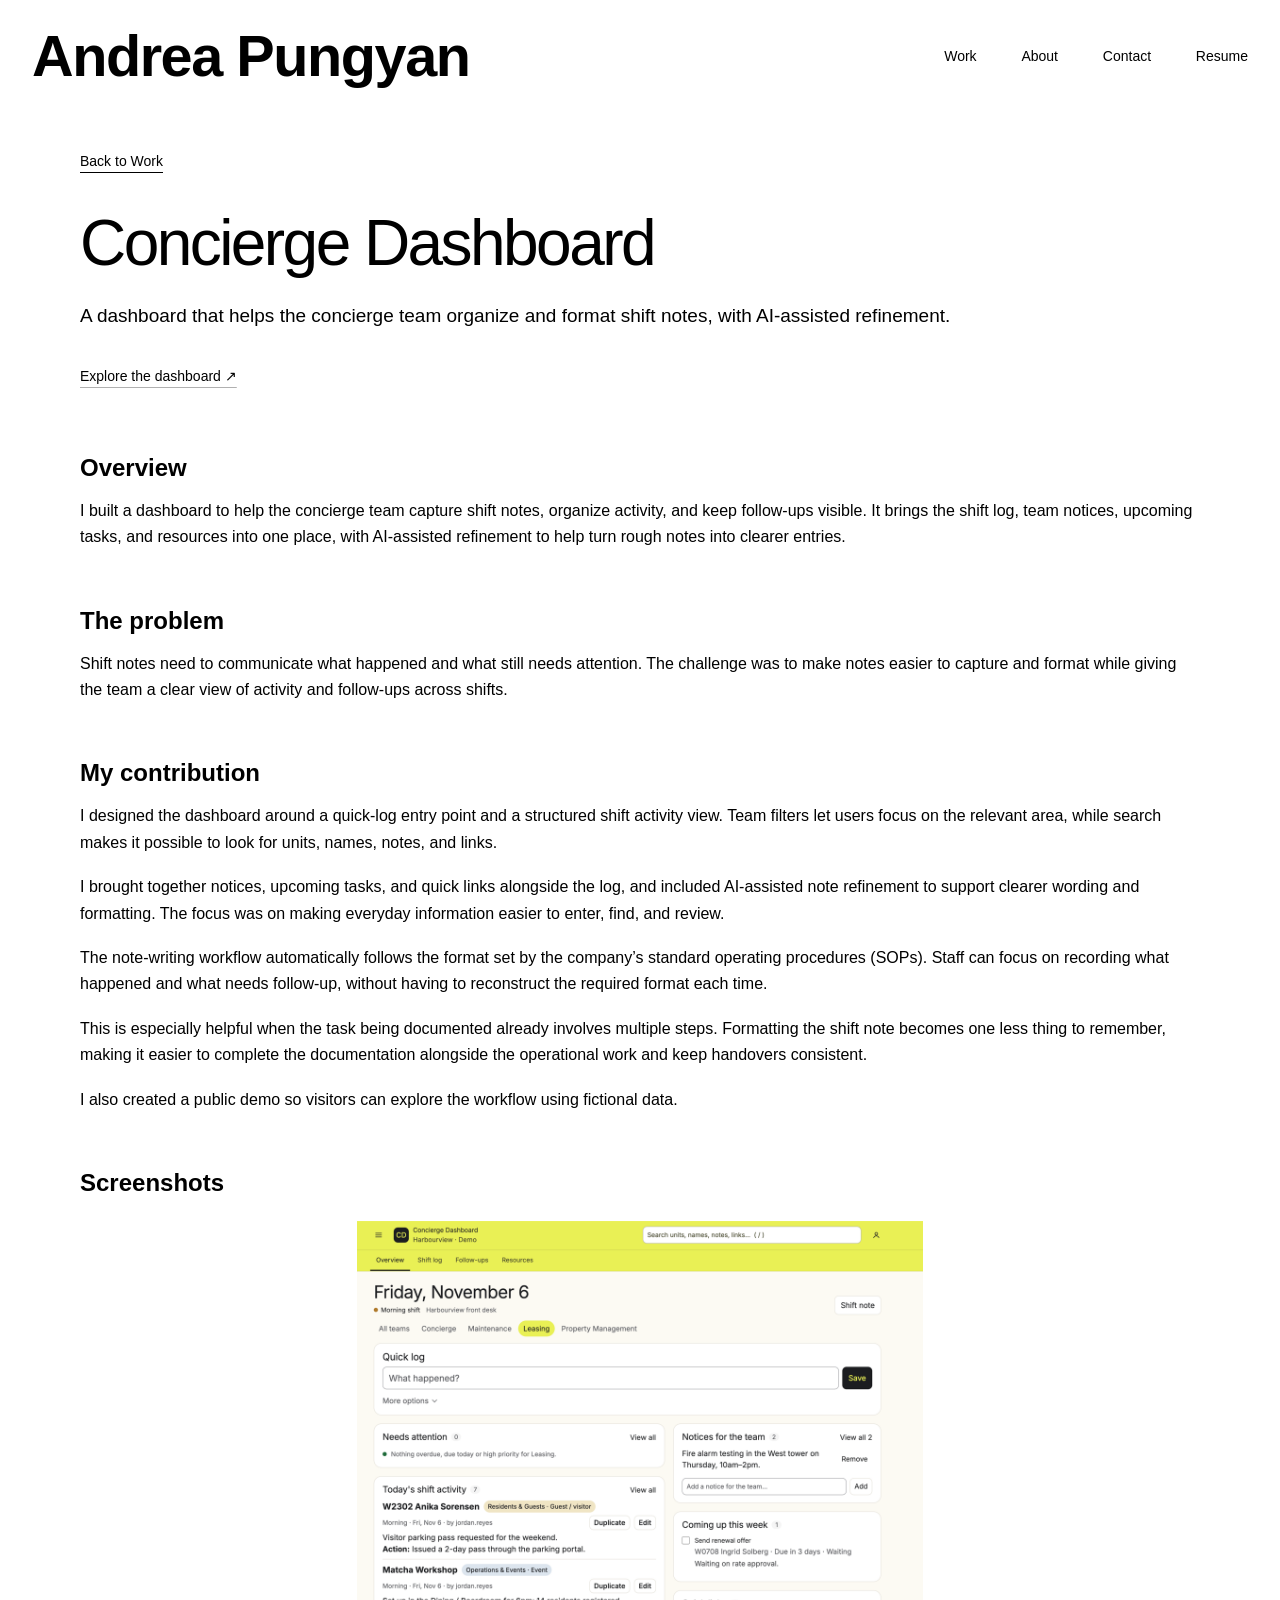
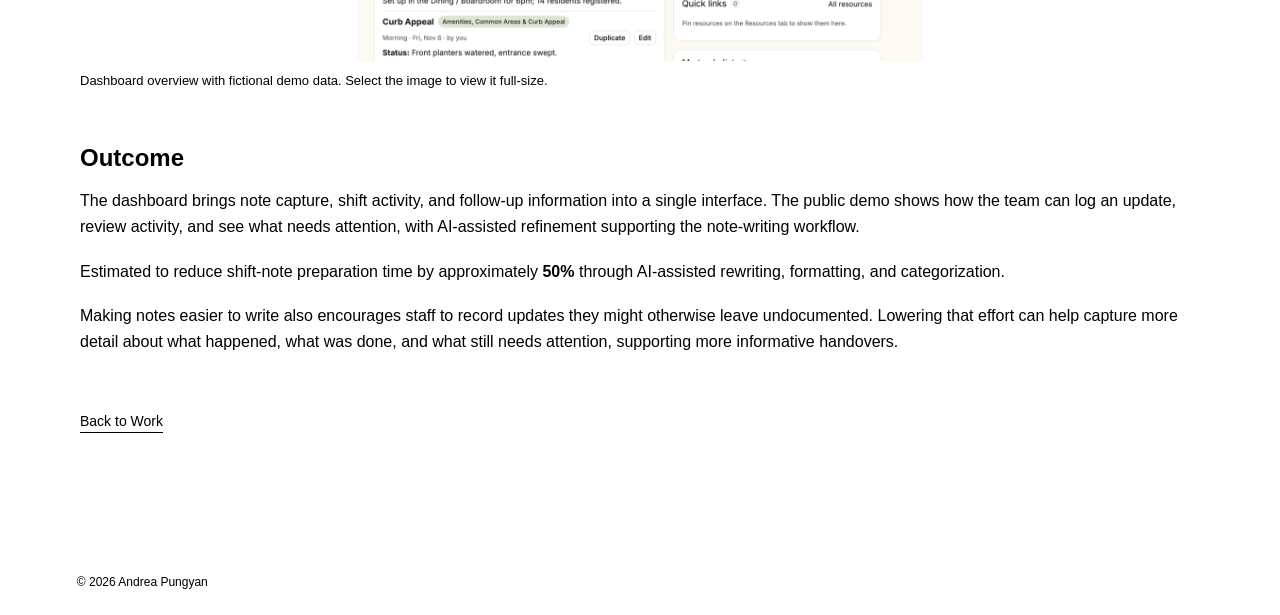
==== concierge-dashboard.html @ 62e69b7a "mobile adjustments" ====
<!doctype html>
<html lang="en">
  <head>
    <meta charset="UTF-8" />
    <meta name="viewport" content="width=device-width, initial-scale=1" />
    <meta name="description" content="A dashboard that helps the concierge team organize and format shift notes, with AI-assisted refinement." />
    <title>Concierge Dashboard — Andrea Pungyan</title>
    <link rel="icon" type="image/png" href="assets/A-logo.png?v=1" />
    <link rel="apple-touch-icon" href="assets/A-logo.png?v=1" />
    <link rel="stylesheet" href="style.css?v=mobile-cloud-4" />
  </head>
  <body>
    <a class="skip-link" href="#main">Skip to content</a>
    <header class="site-header">
      <a class="name" href="index.html" aria-label="Andrea Pungyan, home">Andrea Pungyan</a>
      <button class="menu-toggle" type="button" aria-expanded="false" aria-controls="main-navigation" aria-label="Open menu" hidden>
        <svg width="24" height="24" viewBox="0 0 24 24" fill="none" stroke="currentColor" stroke-width="1.5" stroke-linecap="round" aria-hidden="true">
          <path class="menu-line-top" d="M4 6h16" />
          <path class="menu-line-middle" d="M4 12h16" />
          <path class="menu-line-bottom" d="M4 18h16" />
        </svg>
      </button>
      <nav id="main-navigation" aria-label="Main navigation">
        <a href="index.html#work">Work</a>
        <a href="index.html#about">About</a>
        <a href="index.html#contact">Contact</a>
        <a href="resume.html">Resume</a>
      </nav>
    </header>
    <main id="main" class="project-detail">
      <a class="back-link" href="index.html#work">Back to Work</a>
      <h1>Concierge Dashboard</h1>
      <p class="project-summary">A dashboard that helps the concierge team organize and format shift notes, with AI-assisted refinement.</p>
      <p class="demo-link"><a class="project-link" href="https://a-pungyan.github.io/concierge-dashboard-demo/" target="_blank" rel="noopener noreferrer">Explore the dashboard ↗</a></p>
      <section aria-labelledby="overview-title">
        <h2 id="overview-title">Overview</h2>
        <p>I built a dashboard to help the concierge team capture shift notes, organize activity, and keep follow-ups visible. It brings the shift log, team notices, upcoming tasks, and resources into one place, with AI-assisted refinement to help turn rough notes into clearer entries.</p>
      </section>
      <section aria-labelledby="problem-title">
        <h2 id="problem-title">The problem</h2>
        <p>Shift notes need to communicate what happened and what still needs attention. The challenge was to make notes easier to capture and format while giving the team a clear view of activity and follow-ups across shifts.</p>
      </section>
      <section aria-labelledby="contribution-title">
        <h2 id="contribution-title">My contribution</h2>
        <p>I designed the dashboard around a quick-log entry point and a structured shift activity view. Team filters let users focus on the relevant area, while search makes it possible to look for units, names, notes, and links.</p>
        <p>I brought together notices, upcoming tasks, and quick links alongside the log, and included AI-assisted note refinement to support clearer wording and formatting. The focus was on making everyday information easier to enter, find, and review.</p>
        <p>The note-writing workflow automatically follows the format set by the company’s standard operating procedures (SOPs). Staff can focus on recording what happened and what needs follow-up, without having to reconstruct the required format each time.</p>
        <p>This is especially helpful when the task being documented already involves multiple steps. Formatting the shift note becomes one less thing to remember, making it easier to complete the documentation alongside the operational work and keep handovers consistent.</p>
        <p>I also created a public demo so visitors can explore the workflow using fictional data.</p>
      </section>
      <section class="project-screenshots" aria-labelledby="screenshots-title">
        <h2 id="screenshots-title">Screenshots</h2>
        <figure>
          <a class="screenshot-link" href="assets/concierge-dashboard.png" target="_blank" rel="noopener noreferrer" aria-label="Open the dashboard screenshot at full size in a new tab">
            <img src="assets/concierge-dashboard.png" alt="Concierge Dashboard demo showing the quick log, team filters, shift activity, notices, and upcoming tasks." width="1200" height="932" loading="lazy" />
          </a>
          <figcaption>Dashboard overview with fictional demo data. Select the image to view it full-size.</figcaption>
        </figure>
      </section>
      <section aria-labelledby="outcome-title">
        <h2 id="outcome-title">Outcome</h2>
        <p>The dashboard brings note capture, shift activity, and follow-up information into a single interface. The public demo shows how the team can log an update, review activity, and see what needs attention, with AI-assisted refinement supporting the note-writing workflow.</p>
        <p>Estimated to reduce shift-note preparation time by approximately <strong>50%</strong> through AI-assisted rewriting, formatting, and categorization.</p>
        <p>Making notes easier to write also encourages staff to record updates they might otherwise leave undocumented. Lowering that effort can help capture more detail about what happened, what was done, and what still needs attention, supporting more informative handovers.</p>
      </section>
      <a class="back-link" href="index.html#work">Back to Work</a>
    </main>

    <footer>© <span id="year">2026</span> Andrea Pungyan</footer>
    <script src="script.js?v=scroll-reveal-2"></script>
  </body>
</html>
---- style.css ----
@font-face {
  font-family: "Belgiano";
  src: url("assets/Belgiano Serif 2.otf") format("opentype");
  font-weight: 400;
  font-style: normal;
  font-display: swap;
}

@font-face {
  font-family: "Griffiths";
  src: url("assets/Griffiths.otf") format("opentype");
  font-weight: 400;
  font-style: normal;
  font-display: swap;
}

@font-face {
  font-family: "Keep Calm";
  src: url("KeepCalm-Medium.ttf") format("truetype");
  font-weight: 500;
  font-style: normal;
  font-display: swap;
}

@font-face {
  font-family: "TangoSans";
  src: url("assets/TangoSans_Bold.ttf") format("truetype");
  font-weight: 700;
  font-style: normal;
  font-display: swap;
}

:root {
  color-scheme: light;
  --background: #fff;
  --text: #000;
  --muted: #000;
  --line: #e8e8e8;
  font-family: "Helvetica Neue", Helvetica, Arial, sans-serif;
  color: var(--text);
  background: var(--background);
  font-synthesis: none;
  -webkit-font-smoothing: antialiased;
}

* { box-sizing: border-box; }
h1, h2, h3, .name { color: #000; }
html { scroll-behavior: smooth; }
body { --page-gutter: clamp(24px, 6vw, 96px); --header-gutter: clamp(20px, 2.5vw, 40px); margin: 0; padding: 0 var(--page-gutter); }
a { display: inline-block; color: inherit; text-decoration-thickness: 1px; text-underline-offset: 6px; }
a, button { -webkit-tap-highlight-color: #e8e8e8; transition: color 160ms ease-out, background-color 160ms ease-out, transform 160ms ease-out; }
a:hover, a:focus-visible { color: var(--text); }
a:active, button:active { transform: translateY(2px); }
a:focus-visible { outline: 2px solid var(--text); outline-offset: 7px; border-radius: 2px; }
::selection { color: var(--text); background: #e8e8e8; }
.site-header, main, footer { max-width: 1280px; margin-inline: auto; }
.site-header { max-width: none; margin-inline: calc(var(--header-gutter) - var(--page-gutter)); min-height: 112px; display: flex; align-items: center; justify-content: space-between; gap: 28px; }
.name { font-family: "Keep Calm", sans-serif; font-size: clamp(32px, 4.5vw, 60px); font-weight: 700; line-height: 1.12; letter-spacing: -0.025em; text-decoration: none; padding-block: 16px; min-width: 0; overflow-wrap: anywhere; }
.site-header { position: sticky; top: 0; z-index: 20; background: var(--background); }
.site-header:not(.menu-enabled) nav { flex-wrap: wrap; }
[hidden] { display: none !important; }
.menu-toggle { display: inline-flex; align-items: center; justify-content: center; width: 44px; height: 44px; padding: 10px; border: 0; border-radius: 4px; background: transparent; color: var(--text); cursor: pointer; }
.menu-toggle:hover, .menu-toggle[aria-expanded="true"] { color: var(--text); }
.menu-toggle:focus-visible { outline: 2px solid var(--text); outline-offset: 4px; }
.menu-toggle path { transform-origin: 12px 12px; transition: transform 180ms ease-out, opacity 180ms ease-out; }
.menu-toggle[aria-expanded="true"] .menu-line-top { transform: translateY(6px) rotate(45deg); transform-origin: 12px 6px; }
.menu-toggle[aria-expanded="true"] .menu-line-middle { opacity: 0; }
.menu-toggle[aria-expanded="true"] .menu-line-bottom { transform: translateY(-6px) rotate(-45deg); transform-origin: 12px 18px; }
.site-header.menu-enabled nav { position: absolute; top: calc(100% + 1px); right: 0; z-index: 10; min-width: 200px; padding: 16px 24px; flex-direction: column; gap: 4px; background: var(--background); border: 1px solid var(--line); }
.site-header.menu-enabled nav:not([hidden]) { transform-origin: top right; animation: menu-appear 200ms cubic-bezier(0.16, 1, 0.3, 1); }
@keyframes menu-appear {
  from { opacity: 0; transform: translateY(-8px) scale(0.98); }
  to { opacity: 1; transform: translateY(0) scale(1); }
}
nav { display: flex; gap: clamp(22px, 3.5vw, 48px); }
nav a { font-size: 14px; text-decoration: none; padding: 10px 12px; margin-inline: -12px; border-radius: 4px; }
nav a:hover { text-decoration: underline; }
.navigation-letter { position: fixed; z-index: 50; pointer-events: none; white-space: pre; transform-origin: center; }
.intro {
  position: relative;
  padding-block: calc(clamp(12px, 2vw, 28px) + 10px) clamp(88px, 10vw, 140px);
}
.intro-composition {
  position: relative;
  display: grid;
  width: max-content;
  margin-inline: auto;
  grid-template-columns: max-content;
  justify-content: center;
  align-items: start;
  transform: translate3d(var(--drift-x, 0px), var(--drift-y, 0px), 0);

}
.word-map {
  grid-area: 1 / 1 / 2 / 2;
  position: relative;
  z-index: 1;
  display: flex;
  flex-direction: column;
  align-items: center;
  gap: 0;
  max-width: 860px;
  margin-inline: auto;
  padding: 12px 0;
}
.word-row { display: flex; align-items: center; justify-content: center; gap: 4px; }
.word-row:first-child { transform: translateX(-19%); }
.word-row:nth-child(2) { transform: translateX(10%); }
.word-row:nth-child(3) { transform: translateX(-8%); }
.word-row:nth-child(4) { transform: translateX(5%); }
.word-row:nth-child(8) { transform: translateX(-5%); }
.word-row:nth-child(6) { transform: translateX(-12%); }
.word-row:last-child { transform: translateX(18%); }
.word {
  font-family: "Belgiano", Georgia, serif;
  --rotation: 0deg;
  --word-size: 3;
  display: inline-flex;
  align-items: center;
  justify-content: center;
  position: relative;
  padding: 0;
  font-size: clamp(11px, calc(var(--word-size) * 2vw), calc(var(--word-size) * 22px));
  line-height: 0.92;
  white-space: nowrap;
}
.word-label {
  display: inline-block;
  pointer-events: none;
  transform: rotate(var(--rotation));

}
.word:focus-visible { outline: none; }
.word:focus-visible .word-label { text-decoration: underline; text-underline-offset: 6px; text-decoration-thickness: 1px; }
.word-tmu { --word-size: 2.0; }
.word-systems { --word-size: 3.1; }
.word-technology { --word-size: 3.5; --rotation: -0.5deg; }
.word-tattoo { --word-size: 2.4; --rotation: 0.5deg; }
.word-ryerson { --word-size: 3.0; }
.word-management { --word-size: 3.7; }
.word-ai { --word-size: 4.0; }
.word-automation { --word-size: 3.4; }
.word-organization { --word-size: 3.3; }
.word-detail { --word-size: 2.2; }
.word-yardi { --word-size: 2.6; --rotation: -0.5deg; }
.word-design { --word-size: 2.9; font-weight: 500; }
.word-3d { --word-size: 2.2; }
.word-dreamer { --word-size: 4.4; font-family: "Belgiano", Georgia, serif; letter-spacing: -0.025em; padding: 3px 0; }
.word-quick { --word-size: 2.1; --rotation: -0.5deg; }
.word-learner { --word-size: 3.3; }
.word-modelling { --word-size: 2.6; }
.word-business { --word-size: 3.5; font-weight: 500; }
.word-operations { --word-size: 2.6; --rotation: 0.5deg; }
.word-curious { --word-size: 2.3; }
.word-powerbi { --word-size: 2.0; --rotation: -0.5deg; }
.word-teams { --word-size: 2.3; }
.word-adobe { --word-size: 2.2; --rotation: 0.5deg; }
.word-canva { --word-size: 3.2; }
.word-microsoft { --word-size: 3.1; }
.lens-char { display: inline-block; white-space: pre; }
.lens-ink { display: inline-block; transform: scale(var(--zoom, 1)); transition: transform 280ms cubic-bezier(0.22, 1, 0.36, 1); }
.word:focus-visible { z-index: 2; }
.word:focus-visible .lens-ink { transform: scale(1.65); }
h1 { margin: 0 0 22px; font-size: clamp(40px, 6.2vw, 80px); font-weight: 400; line-height: 1.08; letter-spacing: -0.04em; text-wrap: balance; }
p { color: var(--muted); font-size: 16px; line-height: 1.65; margin: 0; max-width: 65ch; }
.intro p { font-size: clamp(16px, 1.5vw, 19px); }
.work-section, .about-section, .contact-section, .project-detail section { scroll-margin-top: 150px; }
.work-section { padding-block: 32px 100px; }
.scroll-reveal.reveal-ready { opacity: 0; transform: translateY(48px) scale(0.985); transition: opacity 650ms ease-out, transform 850ms cubic-bezier(0.22, 1.08, 0.36, 1); }
.scroll-reveal.reveal-ready.is-visible { opacity: 1; transform: translateY(0) scale(1); }
.work-section > h2, .about-section > h2, .contact-section > h2 { font-size: clamp(26px, 3vw, 36px); font-weight: 400; letter-spacing: -0.025em; margin-bottom: 32px; }
.project-grid { display: grid; grid-template-columns: repeat(3, minmax(0, 1fr)); gap: clamp(24px, 3vw, 44px); }
.project { min-width: 0; }
.project-preview { display: block; overflow: hidden; aspect-ratio: 4 / 3; }
.project-preview img { display: block; width: 100%; height: 100%; object-fit: cover; transition: transform 350ms cubic-bezier(0.22, 1, 0.36, 1); }
.project-preview:hover img, .project-preview:focus-visible img { transform: scale(1.035); }
.project h3 { font-size: clamp(20px, 1.8vw, 24px); font-weight: 500; line-height: 1.3; letter-spacing: -0.02em; margin: 26px 0 12px; }
.project p { font-size: 15px; line-height: 1.7; }
.project-link { font-size: 14px; margin-top: 22px; text-decoration: underline; text-decoration-color: #b0b0b0; }
.project-link:hover { text-decoration-color: currentColor; }
.about-section { padding-block: 16px 80px; max-width: 700px; }
.about-section > h2 { margin-bottom: 20px; }
.contact-section { padding-block: 16px 64px; max-width: 540px; }
.contact-section > h2 { margin: 0 0 20px; }
.contact-form { margin-top: 24px; }
.contact-fields { display: grid; grid-template-columns: 1fr 1fr; gap: 16px; }
.contact-form label { display: grid; gap: 7px; font-size: 14px; margin-bottom: 16px; }
.contact-form input, .contact-form textarea { width: 100%; min-width: 0; padding: 8px 10px; border: 1px solid #b0b0b0; border-radius: 0; background: #fff; color: #000; font: inherit; font-size: 16px; caret-color: #000; }
.contact-form textarea { resize: vertical; min-height: 100px; }
.contact-form input:focus-visible, .contact-form textarea:focus-visible { outline: 2px solid #000; outline-offset: 3px; }
.contact-help { font-size: 13px; margin-bottom: 18px; }
.contact-submit { min-height: 44px; padding: 12px 22px; border: 1px solid #000; border-radius: 0; background: #fff; color: #000; font: inherit; font-size: 14px; cursor: pointer; }
.contact-submit:hover { text-decoration: underline; text-underline-offset: 4px; }
.contact-submit:focus-visible { outline: 2px solid #000; outline-offset: 4px; }
.contact-submit:disabled { opacity: 0.55; cursor: wait; }
@media (max-width: 600px) { .contact-fields { grid-template-columns: 1fr; gap: 0; } }
.project-detail { max-width: 1120px; padding-block: 40px 80px; }
.project-detail p { max-width: none; }
.back-link { font-size: 14px; margin-bottom: 40px; }
.project-detail h1 { font-size: clamp(36px, 5vw, 64px); }
.project-summary { font-size: 19px; max-width: 65ch; margin-bottom: 72px; }
.project-summary:has(+ .demo-link) { margin-bottom: 12px; }
.demo-link { margin-bottom: 64px; }
.project-detail section { margin-bottom: 56px; }
.project-detail section p + p { margin-top: 18px; }
.excel-highlight { padding: 2px 5px; }
.excel-highlight-red { background: #ffc7ce; color: #9c0006; }
.excel-highlight-yellow { background: #ffeb9c; color: #9c6500; }
.excel-highlight-orange { background: #fce4d6; color: #843c0c; }
.excel-highlight-green { background: #c6efce; color: #006100; }
.project-detail section h2 { font-size: 24px; font-weight: 700; margin-bottom: 16px; }
.project-detail figure { margin: 24px 0 0; min-width: 0; }
.project-detail figure img { display: block; width: auto; max-width: 100%; height: auto; max-height: 440px; object-fit: contain; margin-inline: auto; }
.project-detail figure { max-width: 100%; }
.screenshot-link { display: block; }
.elevator-screenshots figure { max-width: 820px; }
.elevator-screenshots figure img { width: 100%; max-height: none; margin: 0; }
.screenshot-gallery { display: grid; grid-template-columns: repeat(2, minmax(0, 1fr)); gap: 28px; align-items: start; }
.screenshot-gallery > h2, .screenshot-gallery > figure:first-of-type { grid-column: 1 / -1; }
.screenshot-gallery > h2 { margin-bottom: 0; }
.screenshot-gallery > figure { width: 100%; margin-top: 0; }
.project-detail .screenshot-gallery img { width: 100%; max-height: none; margin: 0; }
.screenshot-gallery > figure:not(:first-of-type) .screenshot-link { aspect-ratio: 1.45; display: flex; align-items: flex-start; }
.project-detail .screenshot-gallery > figure:not(:first-of-type) img { width: 100%; height: 100%; object-fit: contain; object-position: top; }
.automation-flow { display: grid; grid-template-columns: minmax(0, 1fr) 260px; column-gap: 36px; align-items: start; }
.automation-flow > h2 { grid-column: 1 / -1; }
.automation-flow > p { grid-column: 1; }
.automation-flow > figure { grid-column: 2; grid-row: 2 / span 3; margin: 0; }
.flow-image-link { display: block; max-width: 300px; margin-inline: auto; }
.project-detail .flow-image-link img { max-height: 520px; }
.project-detail figcaption { font-size: 13px; color: var(--muted); margin-top: 12px; }
.resume-page { padding-block: 64px; min-height: calc(100svh - 180px); }
.resume-page h1 { font-size: clamp(28px, 4vw, 44px); }
h2 { font-size: 16px; font-weight: 500; margin: 0 0 16px; }
footer { padding-block: 26px; color: var(--muted); font-size: 12px; }
.skip-link { position: absolute; left: 24px; top: -80px; padding: 12px; background: var(--background); }
.skip-link:focus { top: 12px; }
.back-to-top {
  position: fixed;
  right: max(20px, env(safe-area-inset-right));
  bottom: max(20px, env(safe-area-inset-bottom));
  z-index: 30;
  min-height: 44px;
  padding: 10px 14px;
  border: 1px solid var(--line);
  border-radius: 4px;
  background: var(--background);
  color: var(--text);
  font: inherit;
  font-size: 12px;
  cursor: pointer;
}
.back-to-top:hover { border-color: var(--text); }
.back-to-top:focus-visible { outline: 2px solid var(--text); outline-offset: 4px; }
.inverting-cursor {
  position: fixed;
  top: 0;
  left: 0;
  width: 24px;
  height: 24px;
  border-radius: 50%;
  background: #fff;
  mix-blend-mode: difference;
  pointer-events: none;
  z-index: 2147483647;
}
@media (hover: hover) and (pointer: fine) and (forced-colors: none) {
  html.custom-cursor, html.custom-cursor * { cursor: none !important; }
}
@media (max-width: 600px) {
  .site-header { min-height: 112px; flex-wrap: wrap; align-content: center; gap: 12px; padding-block: 24px; }
  .name { width: auto; flex: 1; padding-block: 8px; }
  nav { gap: 28px; }
  .site-header:not(.menu-enabled) nav { flex-basis: 100%; gap: 22px; }
  .intro {
    min-height: 100lvh;
    display: flex;
    align-items: center;
    justify-content: center;
    padding-block: 32px 72px;
    overflow-x: clip;
  }
  .word-map { gap: 0; padding: 10px 0; }
  .intro-composition { flex-shrink: 0; }
  .word { font-size: clamp(26px, calc(var(--word-size) * 3.5vw), 90px); }
  .word-row { gap: 3px; }
  .project-grid { grid-template-columns: 1fr; gap: 56px; }
  .screenshot-gallery { grid-template-columns: 1fr; gap: 28px; }
  .automation-flow { display: block; }
  .automation-flow > figure { margin-top: 24px; }
  .project-detail figure img { max-height: 380px; }
  .project-detail .flow-image-link img { max-height: 440px; }
  .work-section { padding-bottom: 72px; }
  .about-section { padding-bottom: 56px; }
}
@media (prefers-reduced-motion: reduce) {
  .scroll-reveal.reveal-ready { opacity: 1; transform: none; transition: none; }
  .intro-composition { transform: none; transition: none; }
  html { scroll-behavior: auto; }
  .menu-toggle path { transition: none; }
  a, button { transition: none; }
  .site-header.menu-enabled nav:not([hidden]) { animation: none; }
  a:active, button:active { transform: none; }
  .word-map .word .word-label { transition: none; }
  .word-map .word .word-label { transform: rotate(var(--rotation)); }
  .word-map .lens-ink { transition: none; transform: none; }
  .project-preview img { transition: none; }
  .project-preview:hover img, .project-preview:focus-visible img { transform: none; }
}
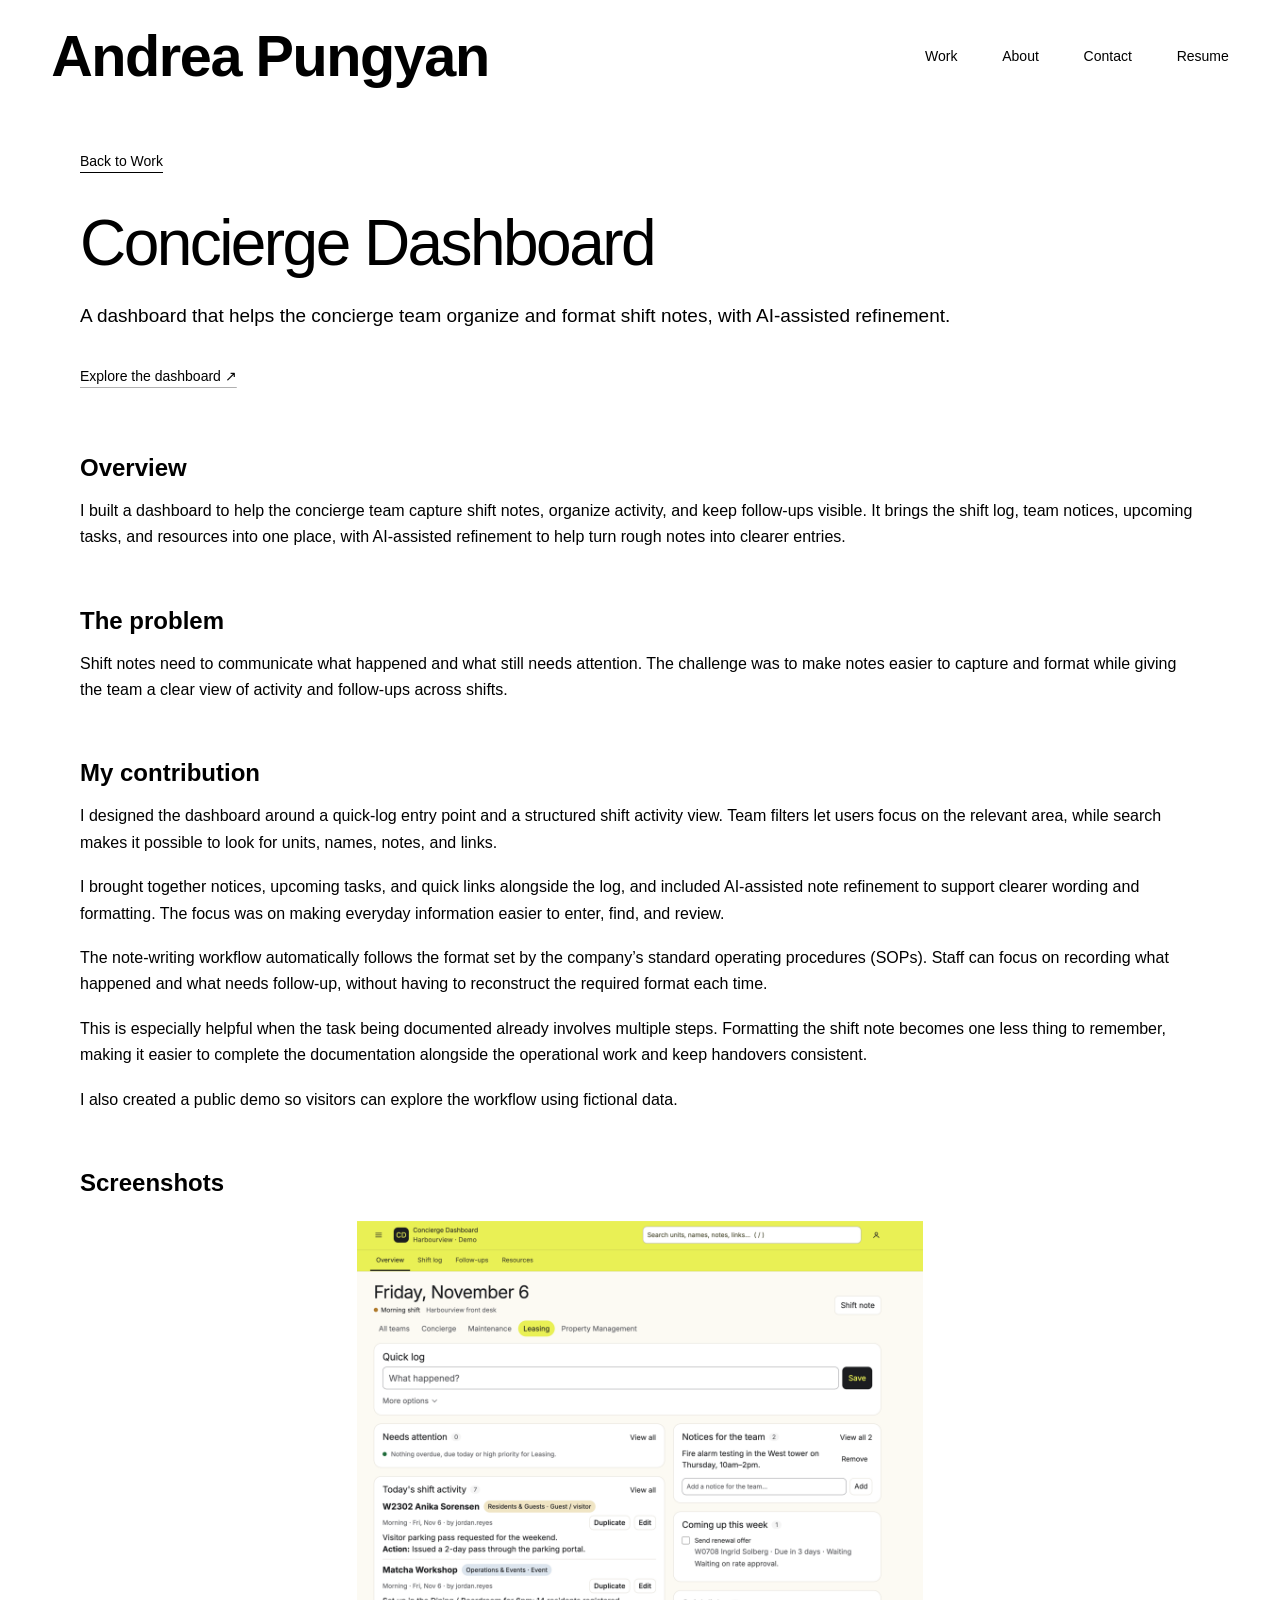
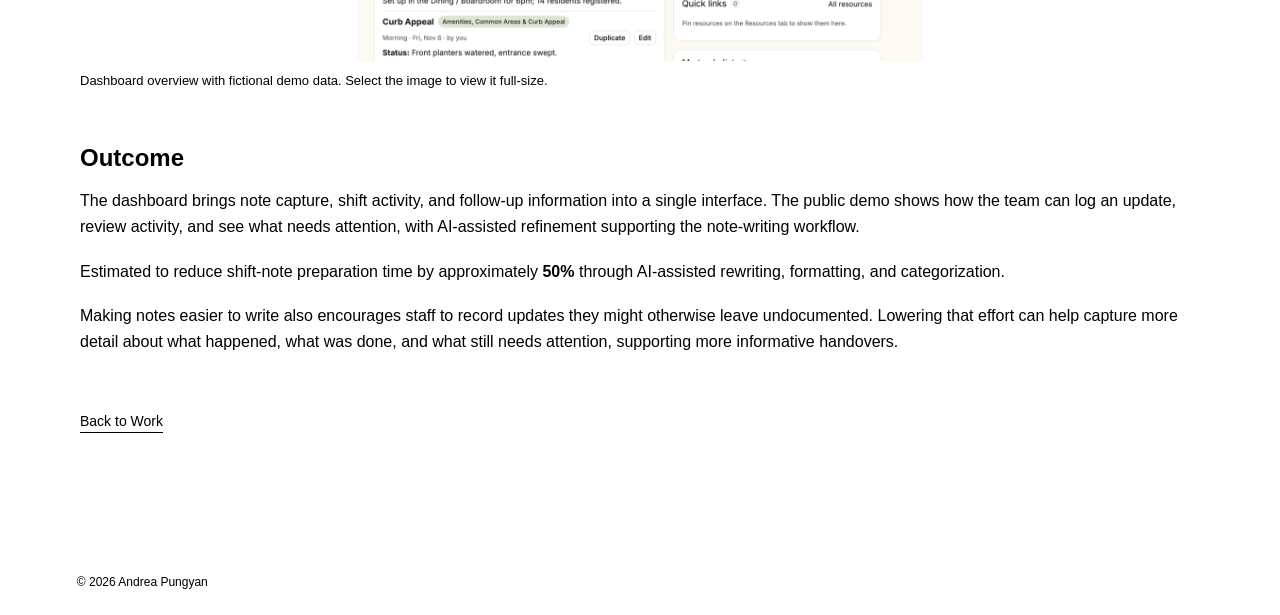
==== commit e0a37761: "mobile adjustments" ====
--- a/concierge-dashboard.html
+++ b/concierge-dashboard.html
@@ -7,7 +7,7 @@
     <title>Concierge Dashboard — Andrea Pungyan</title>
     <link rel="icon" type="image/png" href="assets/A-logo.png?v=1" />
     <link rel="apple-touch-icon" href="assets/A-logo.png?v=1" />
-    <link rel="stylesheet" href="style.css?v=mobile-cloud-4" />
+    <link rel="stylesheet" href="style.css?v=mobile-top-5" />
   </head>
   <body>
     <a class="skip-link" href="#main">Skip to content</a>
--- a/style.css
+++ b/style.css
@@ -46,7 +46,7 @@
 * { box-sizing: border-box; }
 h1, h2, h3, .name { color: #000; }
 html { scroll-behavior: smooth; }
-body { --page-gutter: clamp(24px, 6vw, 96px); --header-gutter: clamp(20px, 2.5vw, 40px); margin: 0; padding: 0 var(--page-gutter); }
+body { --page-gutter: clamp(24px, 6vw, 96px); --header-gutter: clamp(32px, 4vw, 64px); margin: 0; padding: 0 var(--page-gutter); }
 a { display: inline-block; color: inherit; text-decoration-thickness: 1px; text-underline-offset: 6px; }
 a, button { -webkit-tap-highlight-color: #e8e8e8; transition: color 160ms ease-out, background-color 160ms ease-out, transform 160ms ease-out; }
 a:hover, a:focus-visible { color: var(--text); }
@@ -268,16 +268,17 @@
   html.custom-cursor, html.custom-cursor * { cursor: none !important; }
 }
 @media (max-width: 600px) {
-  .site-header { min-height: 112px; flex-wrap: wrap; align-content: center; gap: 12px; padding-block: 24px; }
-  .name { width: auto; flex: 1; padding-block: 8px; }
+  body { --header-gutter: 20px; }
+  .site-header { min-height: 0; flex-wrap: wrap; align-content: start; gap: 0; padding-block: 8px; }
+  .name { width: auto; flex: 1; padding-block: 4px; }
   nav { gap: 28px; }
   .site-header:not(.menu-enabled) nav { flex-basis: 100%; gap: 22px; }
   .intro {
     min-height: 100lvh;
     display: flex;
-    align-items: center;
+    align-items: flex-start;
     justify-content: center;
-    padding-block: 32px 72px;
+    padding-block: 24px 120px;
     overflow-x: clip;
   }
   .word-map { gap: 0; padding: 10px 0; }
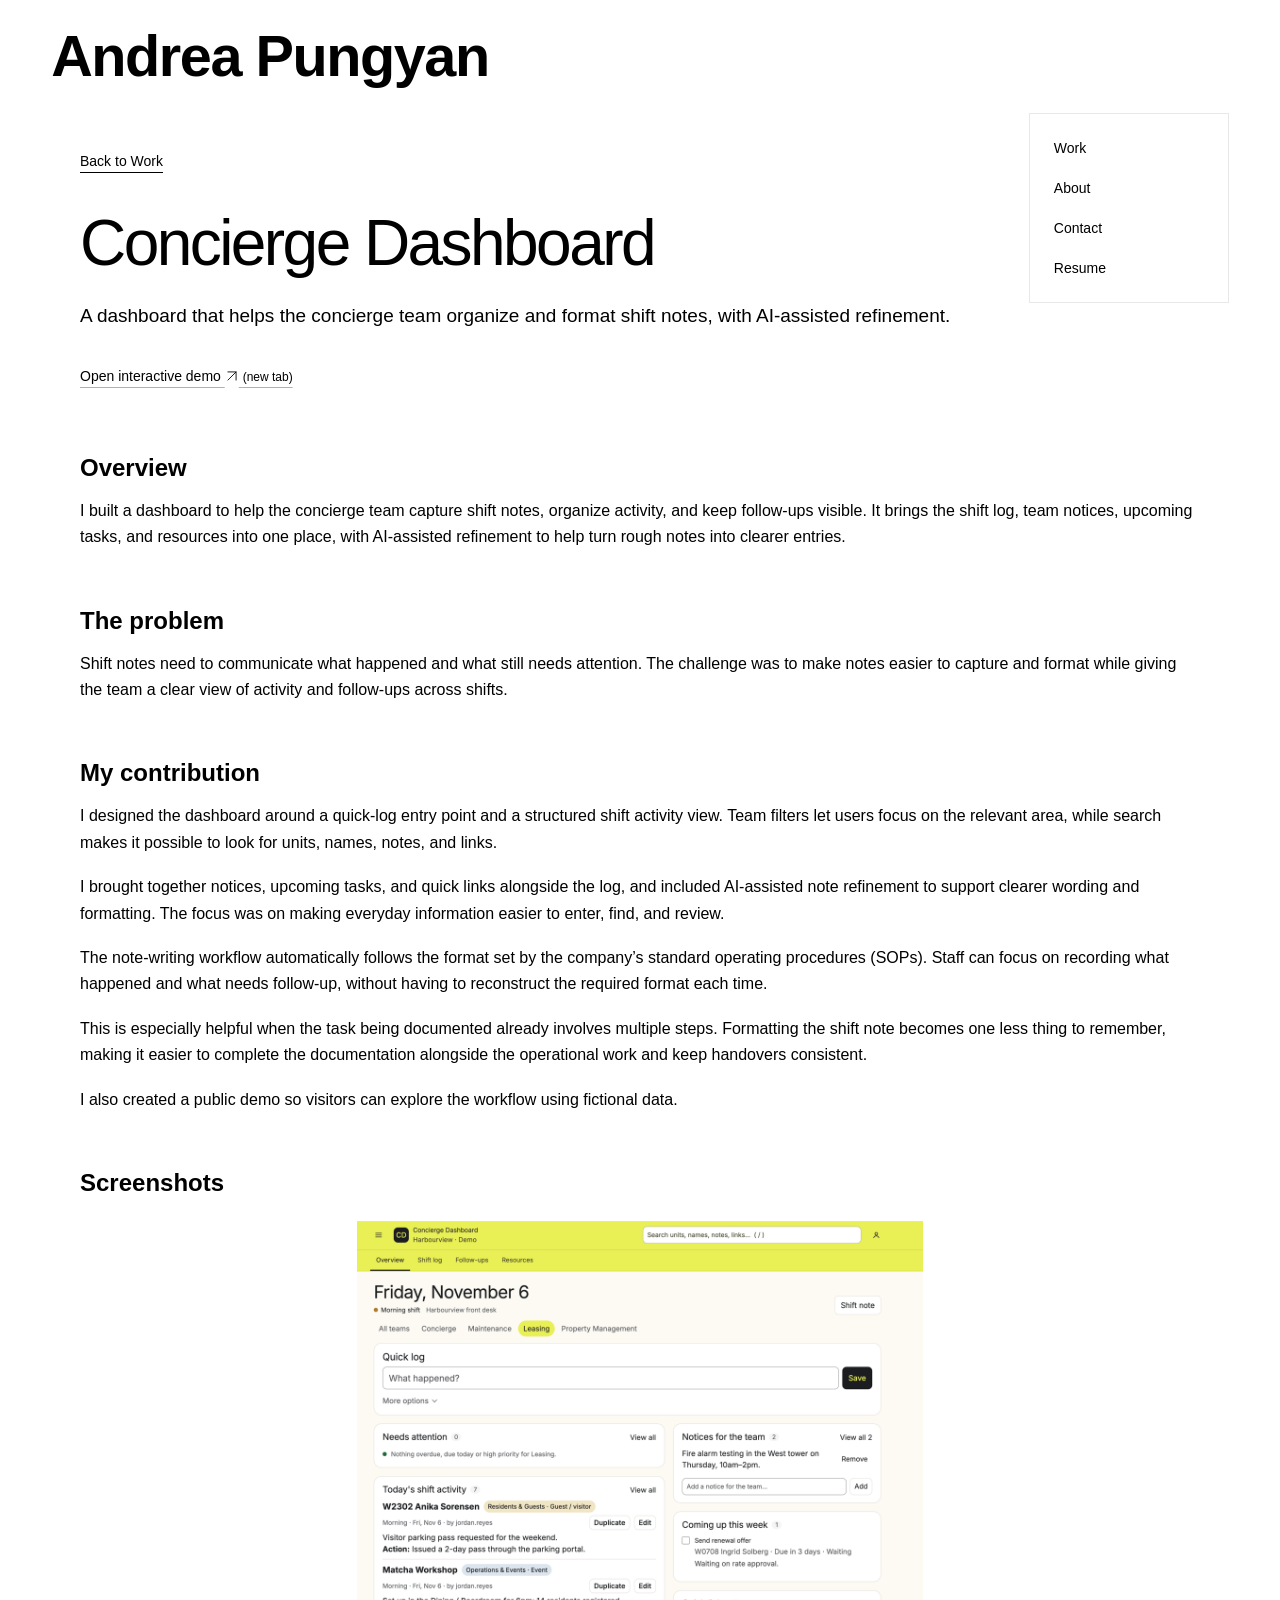
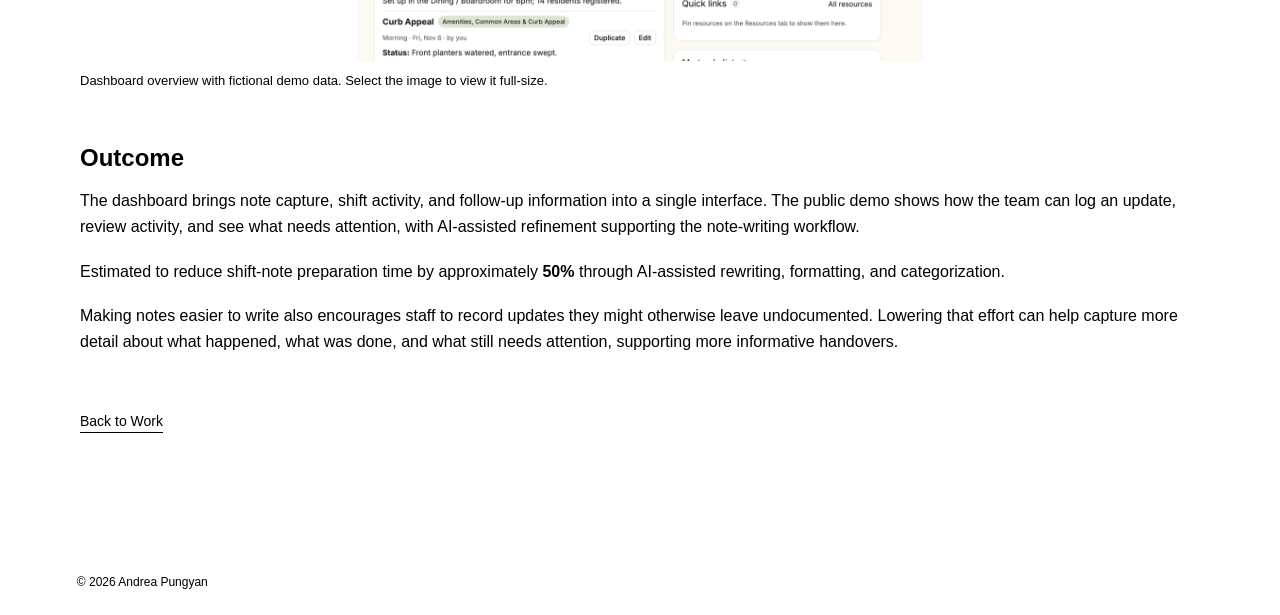
==== commit b234c069: "resume" ====
--- a/concierge-dashboard.html
+++ b/concierge-dashboard.html
@@ -7,7 +7,7 @@
     <title>Concierge Dashboard — Andrea Pungyan</title>
     <link rel="icon" type="image/png" href="assets/A-logo.png?v=1" />
     <link rel="apple-touch-icon" href="assets/A-logo.png?v=1" />
-    <link rel="stylesheet" href="style.css?v=mobile-top-5" />
+    <link rel="stylesheet" href="style.css?v=mobile-header-6" />
   </head>
   <body>
     <a class="skip-link" href="#main">Skip to content</a>
@@ -31,7 +31,7 @@
       <a class="back-link" href="index.html#work">Back to Work</a>
       <h1>Concierge Dashboard</h1>
       <p class="project-summary">A dashboard that helps the concierge team organize and format shift notes, with AI-assisted refinement.</p>
-      <p class="demo-link"><a class="project-link" href="https://a-pungyan.github.io/concierge-dashboard-demo/" target="_blank" rel="noopener noreferrer">Explore the dashboard ↗</a></p>
+      <p class="demo-link"><a class="project-link" href="https://a-pungyan.github.io/concierge-dashboard-demo/" target="_blank" rel="noopener noreferrer">Open interactive demo <svg class="link-arrow" width="14" height="14" viewBox="0 0 24 24" fill="none" stroke="currentColor" stroke-width="1.5" stroke-linecap="round" stroke-linejoin="round" aria-hidden="true" focusable="false"><path d="M5 19 19 5M5 5h14v14" /></svg> <span class="link-context">(new tab)</span></a></p>
       <section aria-labelledby="overview-title">
         <h2 id="overview-title">Overview</h2>
         <p>I built a dashboard to help the concierge team capture shift notes, organize activity, and keep follow-ups visible. It brings the shift log, team notices, upcoming tasks, and resources into one place, with AI-assisted refinement to help turn rough notes into clearer entries.</p>
--- a/style.css
+++ b/style.css
@@ -75,7 +75,7 @@
 nav { display: flex; gap: clamp(22px, 3.5vw, 48px); }
 nav a { font-size: 14px; text-decoration: none; padding: 10px 12px; margin-inline: -12px; border-radius: 4px; }
 nav a:hover { text-decoration: underline; }
-.navigation-letter { position: fixed; z-index: 50; pointer-events: none; white-space: pre; transform-origin: center; }
+.navigation-letter { position: absolute; z-index: 50; pointer-events: none; white-space: pre; transform-origin: center; }
 .intro {
   position: relative;
   padding-block: calc(clamp(12px, 2vw, 28px) + 10px) clamp(88px, 10vw, 140px);
@@ -168,9 +168,14 @@
 .work-section { padding-block: 32px 100px; }
 .scroll-reveal.reveal-ready { opacity: 0; transform: translateY(48px) scale(0.985); transition: opacity 650ms ease-out, transform 850ms cubic-bezier(0.22, 1.08, 0.36, 1); }
 .scroll-reveal.reveal-ready.is-visible { opacity: 1; transform: translateY(0) scale(1); }
-.work-section > h2, .about-section > h2, .contact-section > h2 { font-size: clamp(26px, 3vw, 36px); font-weight: 400; letter-spacing: -0.025em; margin-bottom: 32px; }
+.work-section > h2, .about-section > h2, .contact-section > h2 { font-size: clamp(26px, 3vw, 36px); font-weight: 700; letter-spacing: -0.025em; margin-bottom: 32px; }
 .project-grid { display: grid; grid-template-columns: repeat(3, minmax(0, 1fr)); gap: clamp(24px, 3vw, 44px); }
-.project { min-width: 0; }
+.project { min-width: 0; transition: opacity 250ms ease-out; }
+.project-grid:has(.project:focus-within) .project:not(:focus-within) { opacity: 0.45; }
+@media (hover: hover) and (pointer: fine) {
+  .project-grid:has(.project:hover) .project:not(:hover):not(:focus-within) { opacity: 0.45; }
+  .project-grid:has(.project:hover) .project:hover { opacity: 1; }
+}
 .project-preview { display: block; overflow: hidden; aspect-ratio: 4 / 3; }
 .project-preview img { display: block; width: 100%; height: 100%; object-fit: cover; transition: transform 350ms cubic-bezier(0.22, 1, 0.36, 1); }
 .project-preview:hover img, .project-preview:focus-visible img { transform: scale(1.035); }
@@ -178,6 +183,10 @@
 .project p { font-size: 15px; line-height: 1.7; }
 .project-link { font-size: 14px; margin-top: 22px; text-decoration: underline; text-decoration-color: #b0b0b0; }
 .project-link:hover { text-decoration-color: currentColor; }
+.project-actions { display: flex; flex-direction: column; align-items: flex-start; gap: 14px; margin-top: 22px; }
+.project-actions .project-link { margin-top: 0; }
+.link-context { font-size: 12px; }
+.link-arrow { display: inline-block; vertical-align: -0.1em; flex-shrink: 0; }
 .about-section { padding-block: 16px 80px; max-width: 700px; }
 .about-section > h2 { margin-bottom: 20px; }
 .contact-section { padding-block: 16px 64px; max-width: 540px; }
@@ -230,7 +239,12 @@
 .project-detail .flow-image-link img { max-height: 520px; }
 .project-detail figcaption { font-size: 13px; color: var(--muted); margin-top: 12px; }
 .resume-page { padding-block: 64px; min-height: calc(100svh - 180px); }
-.resume-page h1 { font-size: clamp(28px, 4vw, 44px); }
+.resume-heading { display: flex; justify-content: space-between; align-items: center; flex-wrap: wrap; gap: 20px; margin-bottom: 20px; }
+.resume-page h1 { font-size: clamp(28px, 4vw, 44px); font-weight: 700; margin: 0; }
+.resume-download { border: 1px solid #000; border-radius: 0; padding: 12px 18px; font-size: 14px; text-decoration: none; min-height: 44px; }
+.resume-download:hover { text-decoration: underline; }
+.resume-open { font-size: 14px; margin-bottom: 24px; }
+.resume-document { display: block; width: 100%; height: 80vh; height: 80svh; min-height: 480px; border: 0; }
 h2 { font-size: 16px; font-weight: 500; margin: 0 0 16px; }
 footer { padding-block: 26px; color: var(--muted); font-size: 12px; }
 .skip-link { position: absolute; left: 24px; top: -80px; padding: 12px; background: var(--background); }
@@ -270,7 +284,8 @@
 @media (max-width: 600px) {
   body { --header-gutter: 20px; }
   .site-header { min-height: 0; flex-wrap: wrap; align-content: start; gap: 0; padding-block: 8px; }
-  .name { width: auto; flex: 1; padding-block: 4px; }
+  .name { width: 100%; flex: 0 0 100%; padding-block: 4px; font-size: clamp(22px, 6vw, 32px); white-space: nowrap; overflow-wrap: normal; }
+  .site-header.menu-enabled .name { width: calc(100% - 56px); flex: 1 1 auto; max-width: calc(100% - 56px); font-size: clamp(20px, 5.3vw, 28px); }
   nav { gap: 28px; }
   .site-header:not(.menu-enabled) nav { flex-basis: 100%; gap: 22px; }
   .intro {
@@ -278,7 +293,7 @@
     display: flex;
     align-items: flex-start;
     justify-content: center;
-    padding-block: 24px 120px;
+    padding-block: calc(24px + 10svh) max(24px, calc(120px - 10svh));
     overflow-x: clip;
   }
   .word-map { gap: 0; padding: 10px 0; }
@@ -295,6 +310,7 @@
   .about-section { padding-bottom: 56px; }
 }
 @media (prefers-reduced-motion: reduce) {
+  .project { transition: none; }
   .scroll-reveal.reveal-ready { opacity: 1; transform: none; transition: none; }
   .intro-composition { transform: none; transition: none; }
   html { scroll-behavior: auto; }
@@ -308,3 +324,4 @@
   .project-preview img { transition: none; }
   .project-preview:hover img, .project-preview:focus-visible img { transform: none; }
 }
+
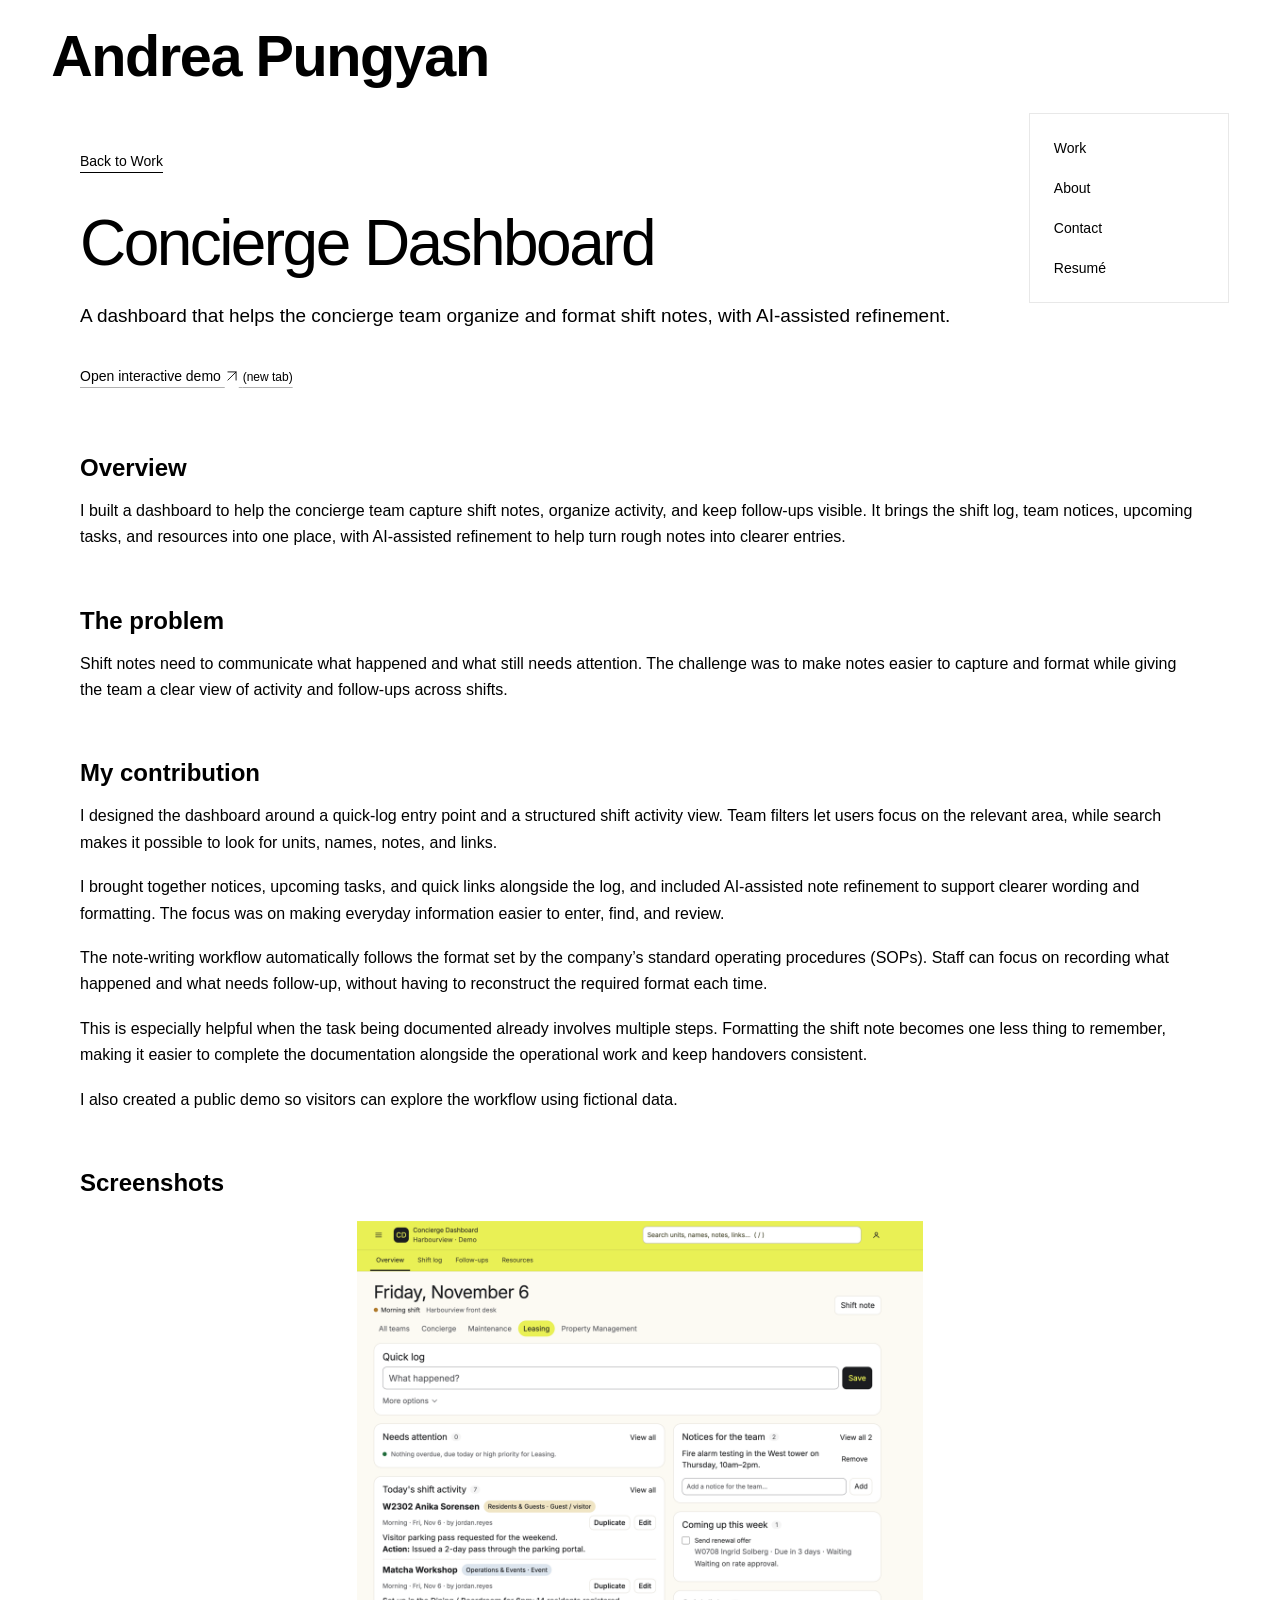
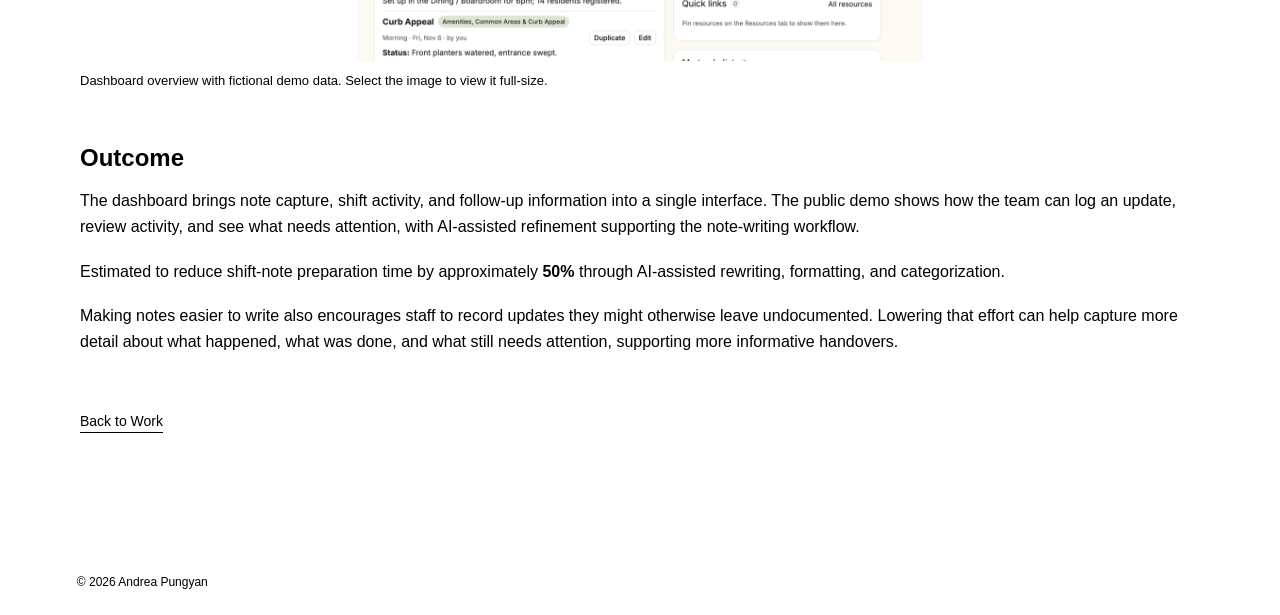
==== commit bc9361d9: "resume" ====
--- a/concierge-dashboard.html
+++ b/concierge-dashboard.html
@@ -24,7 +24,7 @@
         <a href="index.html#work">Work</a>
         <a href="index.html#about">About</a>
         <a href="index.html#contact">Contact</a>
-        <a href="resume.html">Resume</a>
+        <a href="resume.html">Resumé</a>
       </nav>
     </header>
     <main id="main" class="project-detail">
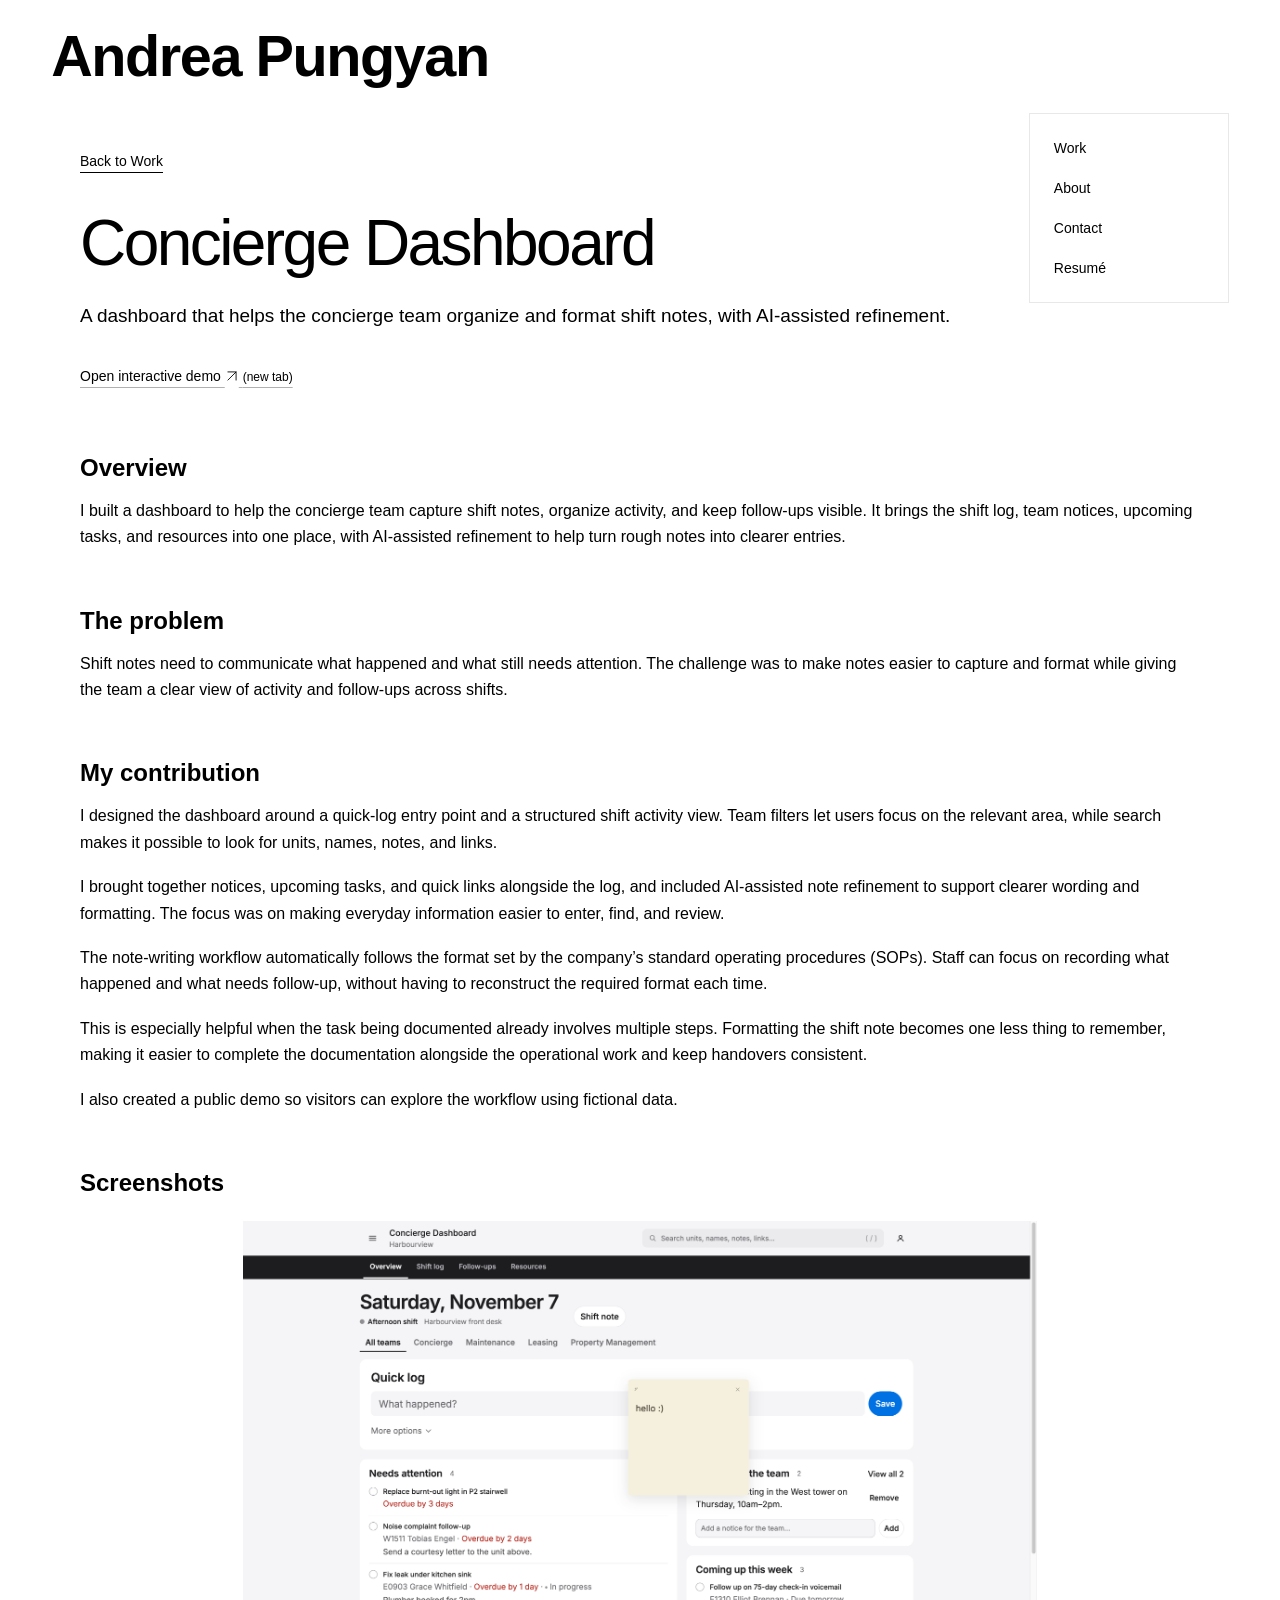
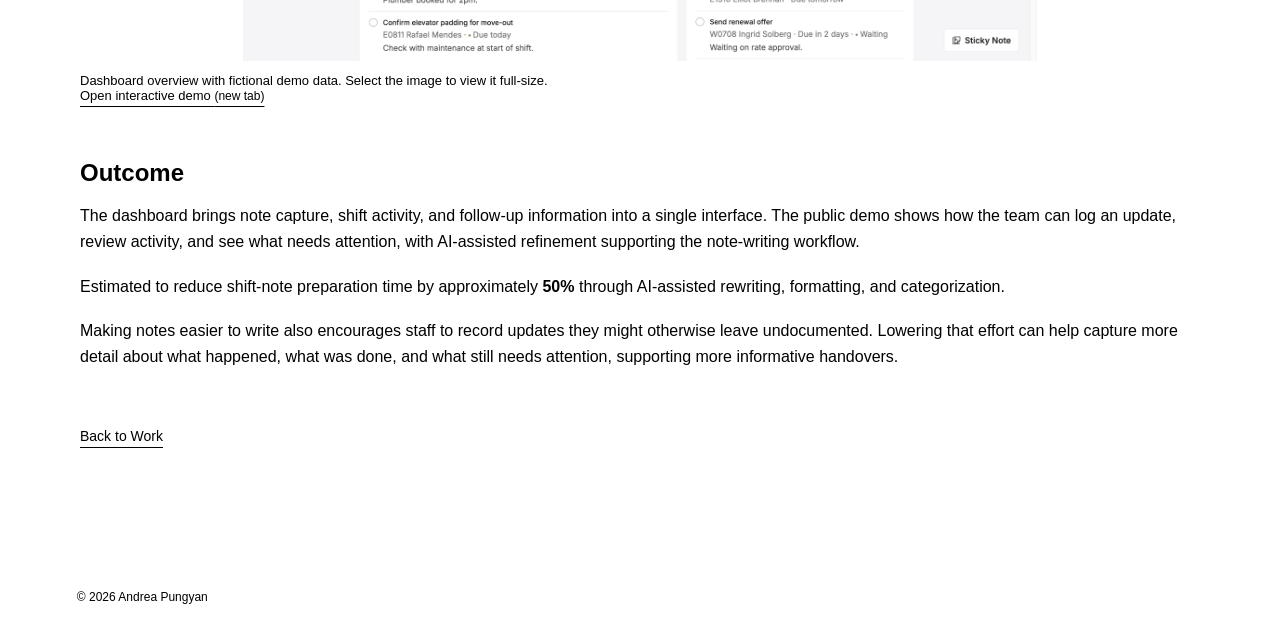
==== commit d3e5bda3: "changed image for dashboard" ====
--- a/concierge-dashboard.html
+++ b/concierge-dashboard.html
@@ -12,7 +12,7 @@
   <body>
     <a class="skip-link" href="#main">Skip to content</a>
     <header class="site-header">
-      <a class="name" href="index.html" aria-label="Andrea Pungyan, home">Andrea Pungyan</a>
+      <a class="name" href="./" aria-label="Andrea Pungyan, home">Andrea Pungyan</a>
       <button class="menu-toggle" type="button" aria-expanded="false" aria-controls="main-navigation" aria-label="Open menu" hidden>
         <svg width="24" height="24" viewBox="0 0 24 24" fill="none" stroke="currentColor" stroke-width="1.5" stroke-linecap="round" aria-hidden="true">
           <path class="menu-line-top" d="M4 6h16" />
@@ -21,14 +21,14 @@
         </svg>
       </button>
       <nav id="main-navigation" aria-label="Main navigation">
-        <a href="index.html#work">Work</a>
-        <a href="index.html#about">About</a>
-        <a href="index.html#contact">Contact</a>
+        <a href="./#work">Work</a>
+        <a href="./#about">About</a>
+        <a href="./#contact">Contact</a>
         <a href="resume.html">Resumé</a>
       </nav>
     </header>
     <main id="main" class="project-detail">
-      <a class="back-link" href="index.html#work">Back to Work</a>
+      <a class="back-link" href="./#work">Back to Work</a>
       <h1>Concierge Dashboard</h1>
       <p class="project-summary">A dashboard that helps the concierge team organize and format shift notes, with AI-assisted refinement.</p>
       <p class="demo-link"><a class="project-link" href="https://a-pungyan.github.io/concierge-dashboard-demo/" target="_blank" rel="noopener noreferrer">Open interactive demo <svg class="link-arrow" width="14" height="14" viewBox="0 0 24 24" fill="none" stroke="currentColor" stroke-width="1.5" stroke-linecap="round" stroke-linejoin="round" aria-hidden="true" focusable="false"><path d="M5 19 19 5M5 5h14v14" /></svg> <span class="link-context">(new tab)</span></a></p>
@@ -51,10 +51,12 @@
       <section class="project-screenshots" aria-labelledby="screenshots-title">
         <h2 id="screenshots-title">Screenshots</h2>
         <figure>
-          <a class="screenshot-link" href="assets/concierge-dashboard.png" target="_blank" rel="noopener noreferrer" aria-label="Open the dashboard screenshot at full size in a new tab">
-            <img src="assets/concierge-dashboard.png" alt="Concierge Dashboard demo showing the quick log, team filters, shift activity, notices, and upcoming tasks." width="1200" height="932" loading="lazy" />
+          <a class="screenshot-link" href="assets/dashboard-demo.png" target="_blank" rel="noopener noreferrer" aria-label="Open the dashboard screenshot at full size in a new tab">
+            <img src="assets/dashboard-demo.png" alt="Concierge Dashboard overview showing the quick log, team filters, follow-ups, notices, upcoming tasks, and a sticky note." width="3420" height="1894" loading="lazy" />
           </a>
-          <figcaption>Dashboard overview with fictional demo data. Select the image to view it full-size.</figcaption>
+          <figcaption>Dashboard overview with fictional demo data. Select the image to view it full-size.<br />
+            <a href="https://a-pungyan.github.io/concierge-dashboard-demo/" target="_blank" rel="noopener noreferrer">Open interactive demo <span class="link-context">(new tab)</span></a>
+          </figcaption>
         </figure>
       </section>
       <section aria-labelledby="outcome-title">
@@ -63,7 +65,7 @@
         <p>Estimated to reduce shift-note preparation time by approximately <strong>50%</strong> through AI-assisted rewriting, formatting, and categorization.</p>
         <p>Making notes easier to write also encourages staff to record updates they might otherwise leave undocumented. Lowering that effort can help capture more detail about what happened, what was done, and what still needs attention, supporting more informative handovers.</p>
       </section>
-      <a class="back-link" href="index.html#work">Back to Work</a>
+      <a class="back-link" href="./#work">Back to Work</a>
     </main>
 
     <footer>© <span id="year">2026</span> Andrea Pungyan</footer>
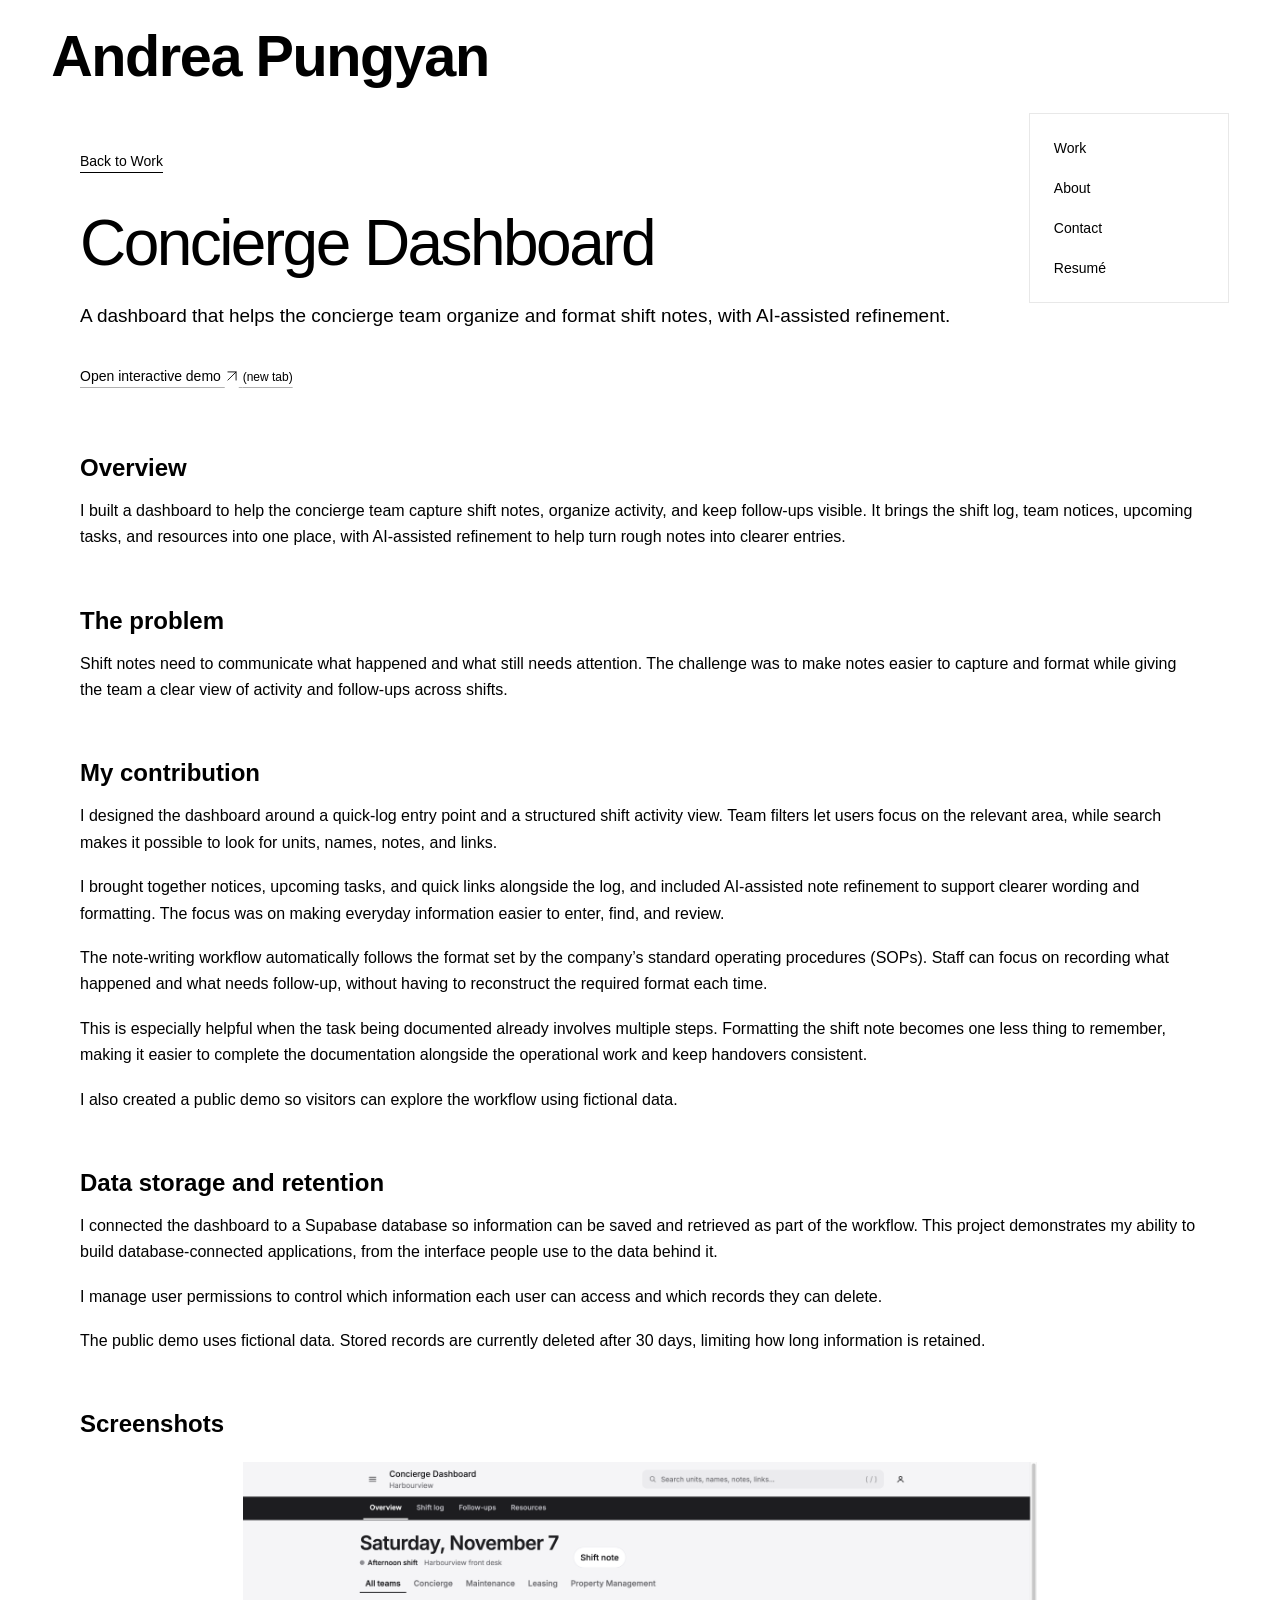
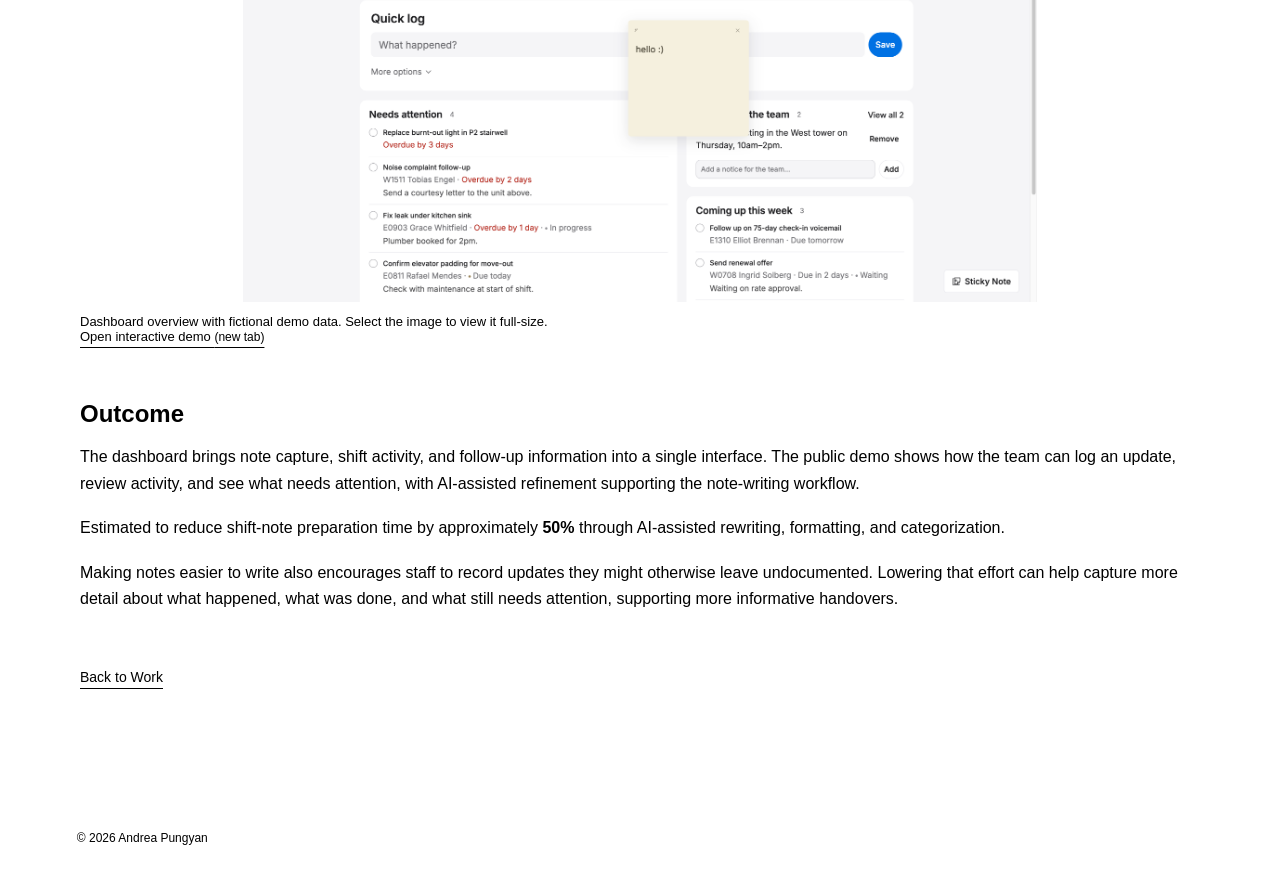
==== commit 7bf262dc: "changed image for dashboard" ====
--- a/concierge-dashboard.html
+++ b/concierge-dashboard.html
@@ -48,6 +48,12 @@
         <p>This is especially helpful when the task being documented already involves multiple steps. Formatting the shift note becomes one less thing to remember, making it easier to complete the documentation alongside the operational work and keep handovers consistent.</p>
         <p>I also created a public demo so visitors can explore the workflow using fictional data.</p>
       </section>
+      <section aria-labelledby="technical-approach-title">
+        <h2 id="technical-approach-title">Data storage and retention</h2>
+        <p>I connected the dashboard to a Supabase database so information can be saved and retrieved as part of the workflow. This project demonstrates my ability to build database-connected applications, from the interface people use to the data behind it.</p>
+        <p>I manage user permissions to control which information each user can access and which records they can delete.</p>
+        <p>The public demo uses fictional data. Stored records are currently deleted after 30 days, limiting how long information is retained.</p>
+      </section>
       <section class="project-screenshots" aria-labelledby="screenshots-title">
         <h2 id="screenshots-title">Screenshots</h2>
         <figure>
